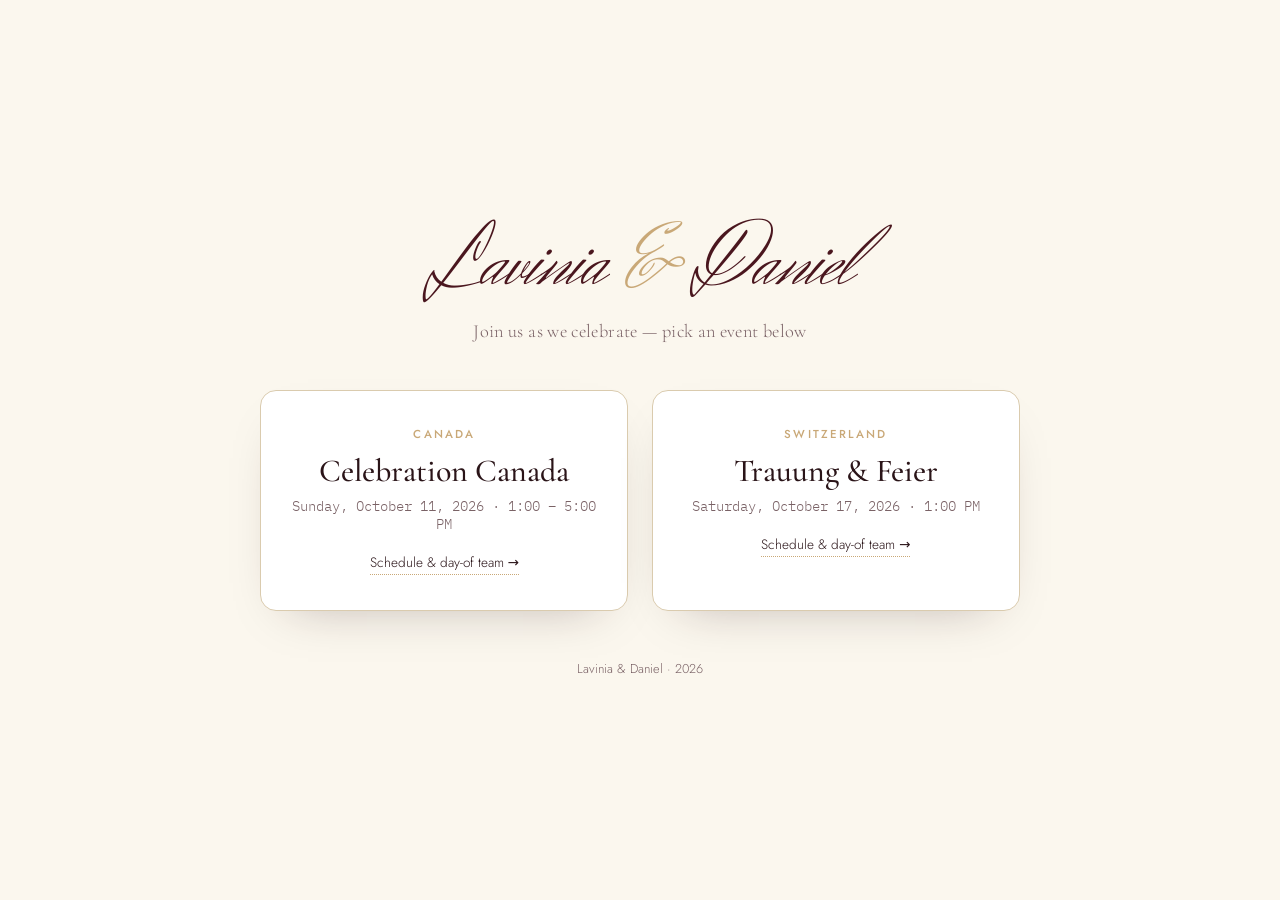
==== index.html @ daa805f0 "Initial wedding site: home, Canada, Switzerland pages" ====
<!DOCTYPE html>
<html lang="en">
<head>
<meta charset="UTF-8" />
<title>Lavinia & Daniel</title>
<meta name="viewport" content="width=device-width, initial-scale=1" />
<link rel="preconnect" href="https://fonts.googleapis.com">
<link rel="preconnect" href="https://fonts.gstatic.com" crossorigin>
<link href="https://fonts.googleapis.com/css2?family=Herr+Von+Muellerhoff&family=Cormorant+Garamond:ital,wght@0,400;0,500;0,600;1,400&family=Jost:wght@300;400;500;600&family=IBM+Plex+Mono:wght@400;500&display=swap" rel="stylesheet">
<style>
  :root {
    --maroon-900: #4A161E;
    --maroon-800: #5C1F26;
    --cream-050: #FBF7EE;
    --cream-100: #F1E7D6;
    --gold-500: #C9A877;
    --ink-900: #2A1418;
    --ink-500: #7A6266;
    --line: #DACBAE;
    --surface: #FFFFFF;
  }
  * { box-sizing: border-box; }
  body {
    margin: 0;
    min-height: 100vh;
    background: var(--cream-050);
    color: var(--ink-900);
    font-family: 'Jost', ui-sans-serif, system-ui, sans-serif;
    font-weight: 300;
    display: flex;
    flex-direction: column;
    align-items: center;
    justify-content: center;
    padding: 2rem 1.25rem;
    text-align: center;
  }
  .script { font-family: 'Herr Von Muellerhoff', cursive; font-size: clamp(3.2rem, 10vw, 5.5rem); color: var(--maroon-900); line-height: 1; margin-bottom: 0.6rem; }
  .amp { color: var(--gold-500); }
  .sub { font-family: 'Cormorant Garamond', serif; font-size: 1.15rem; color: var(--ink-500); margin-bottom: 3rem; letter-spacing: 0.02em; }
  .cards { display: flex; flex-wrap: wrap; gap: 1.5rem; justify-content: center; max-width: 760px; }
  .card {
    flex: 1 1 300px;
    background: var(--surface);
    border: 1px solid var(--line);
    border-radius: 16px;
    padding: 2.2rem 1.8rem;
    text-decoration: none;
    color: var(--ink-900);
    box-shadow: 0 20px 50px -30px rgba(42,20,24,0.35);
    transition: transform .18s ease, box-shadow .18s ease;
  }
  .card:hover { transform: translateY(-3px); box-shadow: 0 24px 55px -28px rgba(42,20,24,0.45); }
  .card .eyebrow { font-size: 0.72rem; letter-spacing: 0.18em; text-transform: uppercase; color: var(--gold-500); font-weight: 500; }
  .card h2 { font-family: 'Cormorant Garamond', serif; font-weight: 500; font-size: 2rem; margin: 0.6rem 0 0.4rem; }
  .card .date { font-family: 'IBM Plex Mono', monospace; font-size: 0.88rem; color: var(--ink-500); }
  .card .go { display: inline-block; margin-top: 1.2rem; font-size: 0.85rem; border-bottom: 1px dotted var(--gold-500); padding-bottom: 2px; }
  footer { margin-top: 3rem; font-size: 0.8rem; color: var(--ink-500); }
</style>
</head>
<body>
  <div class="script">Lavinia <span class="amp">&amp;</span> Daniel</div>
  <div class="sub">Join us as we celebrate — pick an event below</div>

  <div class="cards">
    <a class="card" href="canada.html">
      <div class="eyebrow">Canada</div>
      <h2>Celebration Canada</h2>
      <div class="date">Sunday, October 11, 2026 · 1:00 – 5:00 PM</div>
      <div class="go">Schedule &amp; day-of team →</div>
    </a>
    <a class="card" href="switzerland.html">
      <div class="eyebrow">Switzerland</div>
      <h2>Trauung &amp; Feier</h2>
      <div class="date">Saturday, October 17, 2026 · 1:00 PM</div>
      <div class="go">Schedule &amp; day-of team →</div>
    </a>
  </div>

  <footer>Lavinia &amp; Daniel · 2026</footer>
</body>
</html>
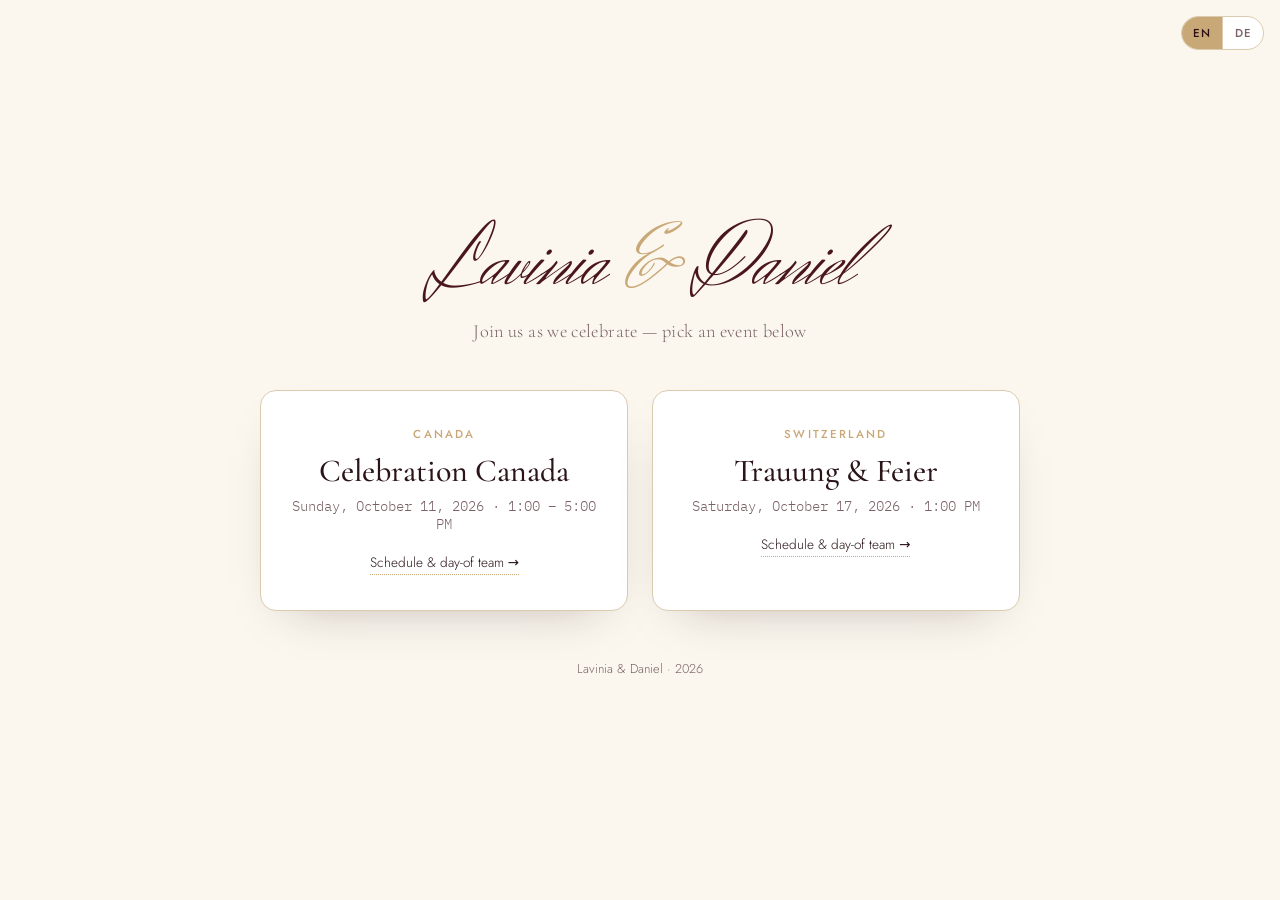
==== commit eec2345c: "Add an EN/DE language switcher with device-language detection assets/i18n.js is shared by all four p" ====
--- a/index.html
+++ b/index.html
@@ -59,23 +59,37 @@
 </head>
 <body>
   <div class="script">Lavinia <span class="amp">&amp;</span> Daniel</div>
-  <div class="sub">Join us as we celebrate — pick an event below</div>
+  <div class="sub" data-i18n="index.sub">Join us as we celebrate — pick an event below</div>
 
   <div class="cards">
     <a class="card" href="canada.html">
-      <div class="eyebrow">Canada</div>
-      <h2>Celebration Canada</h2>
-      <div class="date">Sunday, October 11, 2026 · 1:00 – 5:00 PM</div>
-      <div class="go">Schedule &amp; day-of team →</div>
+      <div class="eyebrow" data-i18n="index.ca.eyebrow">Canada</div>
+      <h2 data-i18n="index.ca.title">Celebration Canada</h2>
+      <div class="date" data-i18n="index.ca.date">Sunday, October 11, 2026 · 1:00 – 5:00 PM</div>
+      <div class="go" data-i18n="index.go">Schedule &amp; day-of team →</div>
     </a>
     <a class="card" href="switzerland.html">
-      <div class="eyebrow">Switzerland</div>
-      <h2>Trauung &amp; Feier</h2>
-      <div class="date">Saturday, October 17, 2026 · 1:00 PM</div>
-      <div class="go">Schedule &amp; day-of team →</div>
+      <div class="eyebrow" data-i18n="index.ch.eyebrow">Switzerland</div>
+      <h2 data-i18n="index.ch.title">Trauung &amp; Feier</h2>
+      <div class="date" data-i18n="index.ch.date">Saturday, October 17, 2026 · 1:00 PM</div>
+      <div class="go" data-i18n="index.go">Schedule &amp; day-of team →</div>
     </a>
   </div>
 
   <footer>Lavinia &amp; Daniel · 2026</footer>
+
+<script>
+window.I18N_PAGE = { de: {
+  "index.sub": "Feiere mit uns — wähle unten einen Anlass",
+  "index.ca.eyebrow": "Kanada",
+  "index.ca.title": "Feier Kanada",
+  "index.ca.date": "Sonntag, 11. Oktober 2026 · 13:00 – 17:00",
+  "index.ch.eyebrow": "Schweiz",
+  "index.ch.title": "Trauung &amp; Feier",
+  "index.ch.date": "Samstag, 17. Oktober 2026 · 13:00",
+  "index.go": "Programm &amp; Team vor Ort →"
+} };
+</script>
+<script src="assets/i18n.js"></script>
 </body>
 </html>
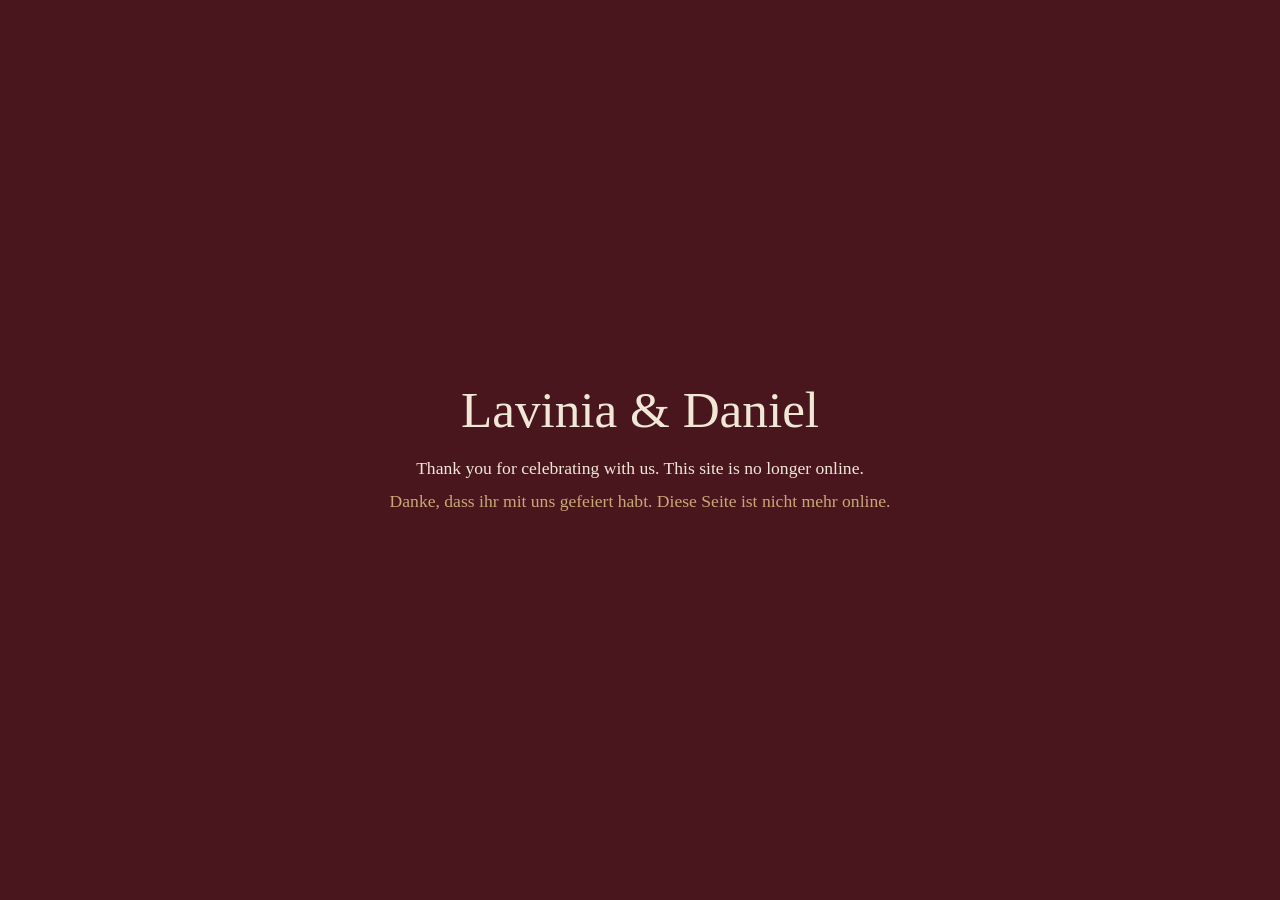
==== commit 80ee1d8c: "Take the wedding site offline; full site kept on site-archive Co-Authored-By: Claude Opus 5.5 (1M co" ====
--- a/index.html
+++ b/index.html
@@ -1,95 +1,25 @@
-<!DOCTYPE html>
+<!doctype html>
 <html lang="en">
 <head>
-<meta charset="UTF-8" />
-<title>Lavinia & Daniel</title>
-<meta name="viewport" content="width=device-width, initial-scale=1" />
-<link rel="preconnect" href="https://fonts.googleapis.com">
-<link rel="preconnect" href="https://fonts.gstatic.com" crossorigin>
-<link href="https://fonts.googleapis.com/css2?family=Herr+Von+Muellerhoff&family=Cormorant+Garamond:ital,wght@0,400;0,500;0,600;1,400&family=Jost:wght@300;400;500;600&family=IBM+Plex+Mono:wght@400;500&display=swap" rel="stylesheet">
+<meta charset="utf-8">
+<meta name="viewport" content="width=device-width, initial-scale=1">
+<meta name="robots" content="noindex, nofollow">
+<title>Lavinia &amp; Daniel</title>
 <style>
-  :root {
-    --maroon-900: #4A161E;
-    --maroon-800: #5C1F26;
-    --cream-050: #FBF7EE;
-    --cream-100: #F1E7D6;
-    --gold-500: #C9A877;
-    --ink-900: #2A1418;
-    --ink-500: #7A6266;
-    --line: #DACBAE;
-    --surface: #FFFFFF;
-  }
-  * { box-sizing: border-box; }
-  body {
-    margin: 0;
-    min-height: 100vh;
-    background: var(--cream-050);
-    color: var(--ink-900);
-    font-family: 'Jost', ui-sans-serif, system-ui, sans-serif;
-    font-weight: 300;
-    display: flex;
-    flex-direction: column;
-    align-items: center;
-    justify-content: center;
-    padding: 2rem 1.25rem;
-    text-align: center;
-  }
-  .script { font-family: 'Herr Von Muellerhoff', cursive; font-size: clamp(3.2rem, 10vw, 5.5rem); color: var(--maroon-900); line-height: 1; margin-bottom: 0.6rem; }
-  .amp { color: var(--gold-500); }
-  .sub { font-family: 'Cormorant Garamond', serif; font-size: 1.15rem; color: var(--ink-500); margin-bottom: 3rem; letter-spacing: 0.02em; }
-  .cards { display: flex; flex-wrap: wrap; gap: 1.5rem; justify-content: center; max-width: 760px; }
-  .card {
-    flex: 1 1 300px;
-    background: var(--surface);
-    border: 1px solid var(--line);
-    border-radius: 16px;
-    padding: 2.2rem 1.8rem;
-    text-decoration: none;
-    color: var(--ink-900);
-    box-shadow: 0 20px 50px -30px rgba(42,20,24,0.35);
-    transition: transform .18s ease, box-shadow .18s ease;
-  }
-  .card:hover { transform: translateY(-3px); box-shadow: 0 24px 55px -28px rgba(42,20,24,0.45); }
-  .card .eyebrow { font-size: 0.72rem; letter-spacing: 0.18em; text-transform: uppercase; color: var(--gold-500); font-weight: 500; }
-  .card h2 { font-family: 'Cormorant Garamond', serif; font-weight: 500; font-size: 2rem; margin: 0.6rem 0 0.4rem; }
-  .card .date { font-family: 'IBM Plex Mono', monospace; font-size: 0.88rem; color: var(--ink-500); }
-  .card .go { display: inline-block; margin-top: 1.2rem; font-size: 0.85rem; border-bottom: 1px dotted var(--gold-500); padding-bottom: 2px; }
-  footer { margin-top: 3rem; font-size: 0.8rem; color: var(--ink-500); }
+  :root { --bg: #4A161E; --text: #F1E7D6; --muted: #C9A877; }
+  html, body { height: 100%; margin: 0; }
+  body { background: var(--bg); color: var(--text); display: flex; align-items: center; justify-content: center;
+    font-family: Georgia, "Times New Roman", serif; text-align: center; padding: 0 16px; }
+  h1 { font-weight: 400; font-size: clamp(2rem, 7vw, 3.2rem); margin: 0 0 1rem; }
+  p { margin: 0.4rem 0; font-size: 1.1rem; line-height: 1.5; }
+  p[lang="de"] { color: var(--muted); }
 </style>
 </head>
 <body>
-  <div class="script">Lavinia <span class="amp">&amp;</span> Daniel</div>
-  <div class="sub" data-i18n="index.sub">Join us as we celebrate — pick an event below</div>
-
-  <div class="cards">
-    <a class="card" href="canada.html">
-      <div class="eyebrow" data-i18n="index.ca.eyebrow">Canada</div>
-      <h2 data-i18n="index.ca.title">Celebration Canada</h2>
-      <div class="date" data-i18n="index.ca.date">Sunday, October 11, 2026 · 1:00 – 5:00 PM</div>
-      <div class="go" data-i18n="index.go">Schedule &amp; day-of team →</div>
-    </a>
-    <a class="card" href="switzerland.html">
-      <div class="eyebrow" data-i18n="index.ch.eyebrow">Switzerland</div>
-      <h2 data-i18n="index.ch.title">Trauung &amp; Feier</h2>
-      <div class="date" data-i18n="index.ch.date">Saturday, October 17, 2026 · 1:00 PM</div>
-      <div class="go" data-i18n="index.go">Schedule &amp; day-of team →</div>
-    </a>
-  </div>
-
-  <footer>Lavinia &amp; Daniel · 2026</footer>
-
-<script>
-window.I18N_PAGE = { de: {
-  "index.sub": "Feiere mit uns — wähle unten einen Anlass",
-  "index.ca.eyebrow": "Kanada",
-  "index.ca.title": "Feier Kanada",
-  "index.ca.date": "Sonntag, 11. Oktober 2026 · 13:00 – 17:00",
-  "index.ch.eyebrow": "Schweiz",
-  "index.ch.title": "Trauung &amp; Feier",
-  "index.ch.date": "Samstag, 17. Oktober 2026 · 13:00",
-  "index.go": "Programm &amp; Team vor Ort →"
-} };
-</script>
-<script src="assets/i18n.js"></script>
+<main>
+  <h1>Lavinia &amp; Daniel</h1>
+  <p>Thank you for celebrating with us. This site is no longer online.</p>
+  <p lang="de">Danke, dass ihr mit uns gefeiert habt. Diese Seite ist nicht mehr online.</p>
+</main>
 </body>
 </html>
